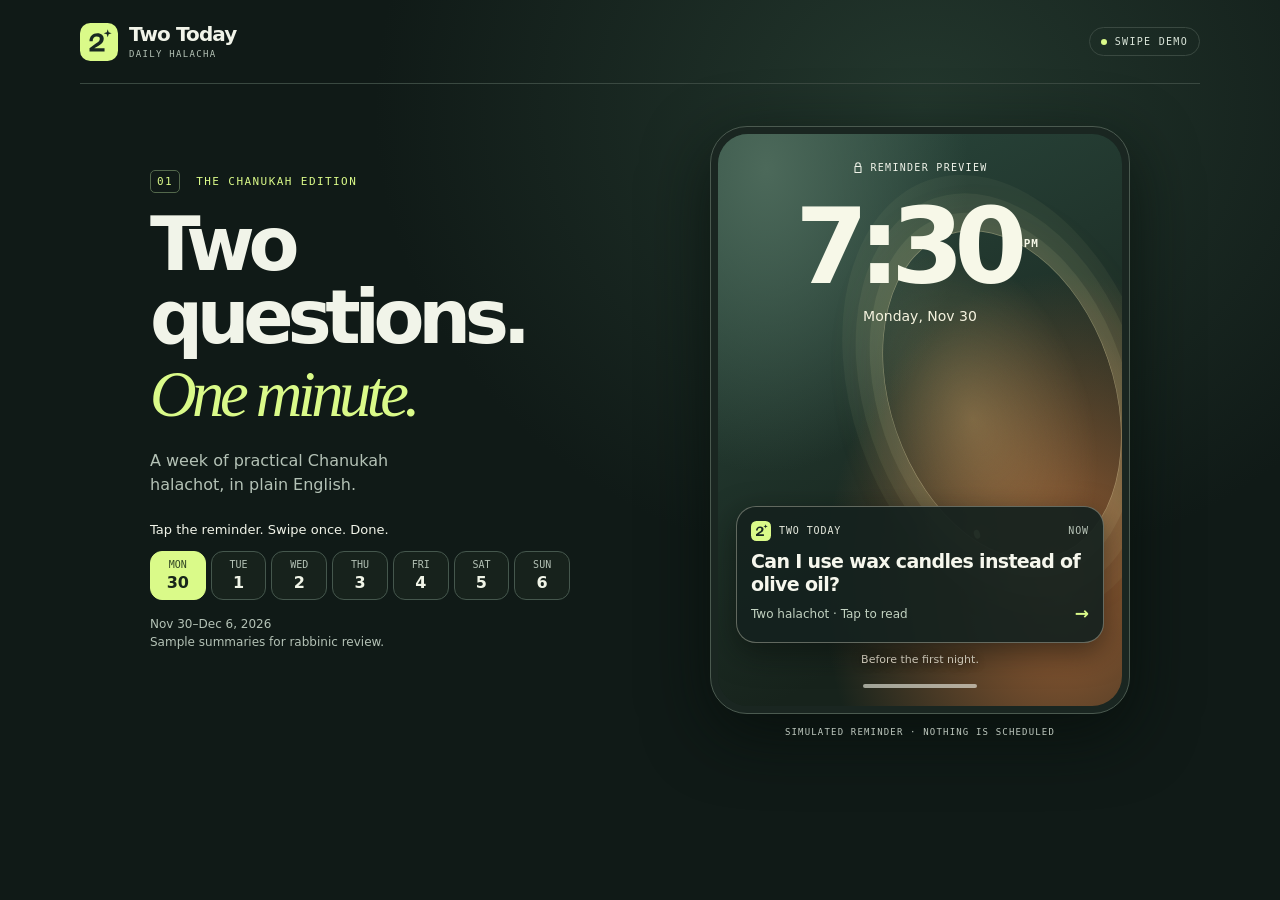
==== index.html @ 00f3e96c "Import the live Two Today mockup as deployed on Vercel Files copied unchanged from https://two-today" ====
<!doctype html>
<html lang="en"><head><meta charset="utf-8"><meta name="viewport" content="width=device-width,initial-scale=1,viewport-fit=cover"><meta name="robots" content="noindex,nofollow"><meta name="theme-color" content="#111a17"><meta name="description" content="Tap the reminder, swipe through two practical Chanukah questions, and you’re done."><meta property="og:type" content="website"><meta property="og:title" content="Two Today — Chanukah week"><meta property="og:description" content="Tap the reminder, swipe through two practical Chanukah questions, and you’re done."><meta property="og:url" content="https://two-today-halacha.vercel.app/"><meta property="og:image" content="https://two-today-halacha.vercel.app/og.png"><meta name="twitter:card" content="summary_large_image"><title>Two Today — Chanukah week</title><link rel="icon" href="mark.svg" type="image/svg+xml"><link rel="stylesheet" href="styles.css"><script src="week.js" defer></script><script src="app.js" defer></script></head>
<body><header class="mast"><div class="brand"><img src="mark.svg" width="38" height="38" alt=""><span>Two Today<small>DAILY HALACHA</small></span></div><span class="tag"><i></i> SWIPE DEMO</span></header>
<main class="layout"><section class="sidebar" aria-labelledby="topic"><p class="eyebrow"><span>01</span> THE CHANUKAH EDITION</p><h1 id="topic">Two questions.<br><em>One minute.</em></h1><p class="desc">A week of practical Chanukah halachot, in plain English.</p><p class="steps">Tap the reminder. Swipe once. Done.</p>
<nav id="days" class="days" aria-label="Choose a day in the sample week"></nav>
<p class="disclaimer">Nov 30–Dec 6, 2026<br>Sample summaries for rabbinic review.</p></section>
<section class="experience" aria-label="Daily card preview"><div class="phone"><div id="screen" class="screen"></div></div><p class="caption">Simulated reminder · nothing is scheduled</p></section></main>
<noscript><p>This interactive mockup needs JavaScript to display the cards.</p></noscript></body></html>
---- styles.css ----
:root{color-scheme:dark;--bg:#101a17;--ink:#f1f4e9;--muted:#b4c2b6;--lime:#dafa89;--line:#3a4941;--display:ui-sans-serif,system-ui,-apple-system,BlinkMacSystemFont,"Segoe UI",sans-serif;--mono:ui-monospace,"SFMono-Regular",Consolas,monospace}
*{box-sizing:border-box}body{margin:0;background:radial-gradient(ellipse at 72% 12%,#23372d 0%,transparent 42%),var(--bg);color:var(--ink);font:16px/1.5 var(--display);min-height:100svh}button,a{-webkit-tap-highlight-color:transparent;touch-action:manipulation}button{font:inherit;cursor:pointer}button:focus-visible,a:focus-visible{outline:2px solid #e9ffa3;outline-offset:4px}.card a:focus-visible,.study button:focus-visible{outline-color:#132920}p,h1,h2{margin:0}img{display:block}.mast{width:min(1120px,100% - 64px);margin:auto;min-height:84px;display:flex;justify-content:space-between;align-items:center;border-bottom:1px solid var(--line)}.brand{display:flex;align-items:center;gap:11px;font-size:20px;font-weight:760;letter-spacing:-.045em;line-height:1.08}.brand small{display:block;margin-top:5px;font:9px/1 var(--mono);letter-spacing:.145em;color:var(--muted)}.tag,.eyebrow,.mini,.caption{font:10px/1.5 var(--mono);text-transform:uppercase;letter-spacing:.13em}.tag{display:flex;align-items:center;gap:8px;color:#dae5d9;padding:6px 11px;border:1px solid var(--line);border-radius:99px}.tag i{width:6px;height:6px;display:inline-block;background:var(--lime);border-radius:50%}
.layout{max-width:1030px;margin:auto;padding:42px 25px 26px;display:grid;grid-template-columns:minmax(300px,1fr) minmax(350px,420px);gap:clamp(25px,6vw,100px);align-items:center}.sidebar{padding:0 0 41px}.eyebrow{color:var(--lime);font-size:11px}.eyebrow span{margin-right:8px;padding:4px 6px;border:1px solid #53684c;border-radius:5px}.sidebar h1{font-size:clamp(46px,5.8vw,77px);letter-spacing:-.085em;line-height:.98;margin-top:19px;font-weight:760}.sidebar h1 em{font:italic .87em/.95 Georgia,serif;letter-spacing:-.07em;color:var(--lime)}.desc{color:var(--muted);font-size:16px;max-width:30ch;margin-top:22px}.steps{font-size:13px;color:var(--ink);margin:23px 0 11px}.days{display:grid;grid-template-columns:repeat(7,minmax(0,1fr));gap:5px;max-width:420px}.days button{border:1px solid #45574d;border-radius:12px;color:var(--muted);background:#17221c;min-width:0;min-height:49px;padding:6px 0 5px;font:10px/1 var(--mono);text-transform:uppercase}.days button strong{display:block;color:#f0f4e7;font:650 16px/1.15 var(--display);margin-top:4px}.days button[aria-pressed=true]{border-color:var(--lime);background:var(--lime);color:#304523}.days button[aria-pressed=true] strong{color:#18261a}.days button:hover:not([aria-pressed=true]){background:#28392d;color:white}.disclaimer{margin-top:15px;color:var(--muted);font-size:12px;line-height:1.5}.phone{background:#1a2621;border:1px solid #4b5a50;border-radius:37px;padding:7px;box-shadow:0 20px 65px #070e0bc0}.screen{border-radius:30px;overflow:hidden;background:#14221c;isolation:isolate}.caption{color:#bfc9bf;text-align:center;margin-top:12px;font-size:9px}
.lock{--wall:#2b493e;--halo:#89a571;min-height:572px;position:relative;isolation:isolate;display:flex;flex-direction:column;align-items:center;overflow:hidden;padding:26px 18px 18px;background:radial-gradient(ellipse at 12% 6%,#4c695a 0%,transparent 40%),radial-gradient(ellipse at 85% 79%,#9c5f34 0%,transparent 49%),linear-gradient(150deg,var(--wall),#17231c 75%);text-align:center}.lock[data-accent=fest]{--wall:#483426;--halo:#d5884a;background:radial-gradient(ellipse at 16% 9%,#614631 0%,transparent 41%),radial-gradient(ellipse at 77% 69%,#89549e 0%,transparent 49%),linear-gradient(145deg,#342d3b,#1a1e2d 71%)}.orb{position:absolute;z-index:-1;border:1px solid #fff3ba65;width:340px;height:340px;border-radius:50%;right:-50px;top:91px;transform:rotate(-19deg) scaleX(.66);box-shadow:0 0 0 18px #fff3ba12,0 0 0 38px #fff3ba0e,0 0 0 57px #fff3ba0b,0 12px 65px 12px #dfad6d20;background:radial-gradient(circle at 34% 54%,#efc17a52 0%,transparent 62%)}.orb::after{content:"";position:absolute;bottom:41px;left:60px;width:9px;height:9px;background:#e8d797;box-shadow:0 0 20px #ffa74c;border-radius:50%}.lock .mini{color:#f0f3e9;display:flex;gap:6px;align-items:center}.lock .mini svg{width:12px;height:14px}.clock{font-weight:720;font-size:clamp(72px,12vw,105px);letter-spacing:-.092em;line-height:1;margin-top:20px;color:#f7f8e8;position:relative;left:-3px;font-variant-numeric:tabular-nums}.lock-date{font-size:14px;color:#f5f3df;margin-top:6px}.noticewrap{width:100%;margin-top:auto}.notice{position:relative;display:block;width:100%;text-align:left;border:1px solid #fcf8e454;border-radius:20px;background:#15221eee;box-shadow:0 10px 30px #090f0a8f;color:#f6f7ed;padding:14px 14px 15px;animation:appear .43s cubic-bezier(.22,.7,.34,1) both}.notice:hover{background:#25332a}.notice-head{display:flex;gap:8px;align-items:center;color:#e7ebdf;font:10px/1 var(--mono);letter-spacing:.09em;text-transform:uppercase}.notice-head img{width:20px;height:20px}.notice-head span{margin-left:auto;color:#b8c4b8}.notice-q{display:block;font-size:19px;line-height:1.18;letter-spacing:-.035em;font-weight:700;margin-top:9px;max-width:27ch}.notice-sub{display:flex;align-items:center;justify-content:space-between;color:#c2d2c1;font-size:12px;margin-top:6px}.notice-sub b{color:var(--lime);font-size:17px}.timing{font-size:11px;color:#f3ebd9;margin:9px 5px 16px;text-shadow:0 1px 10px #151412}.homebar{width:114px;height:4px;border-radius:5px;background:#f6f7eb99;margin:0 auto}
.study{display:flex;min-height:572px;flex-direction:column;background:var(--paper,#eff3d8);color:#172721;touch-action:pan-y pinch-zoom}.study[data-palette=warm]{--paper:#f8e8ca;--sector:#ebc788;--soft:#e7d7b7}.study[data-palette=green]{--paper:#e5f0d3;--sector:#c8e98b;--soft:#ccdabc}.study[data-palette=lilac]{--paper:#ece8f9;--sector:#cfbbed;--soft:#d7cce9}.card-head{padding:18px 19px 12px;display:flex;justify-content:space-between;align-items:center;gap:8px}.card-head .mini{font-size:10px;letter-spacing:.055em}.return{background:transparent;color:#31483b;border:1px solid #26382d53;border-radius:99px;min-height:41px;padding:6px 10px;font-size:12px;font-weight:700;white-space:nowrap}.return:hover{border-color:#253a2c}.card{position:relative;display:flex;flex:1;flex-direction:column;padding:12px 23px 8px;animation:enter .25s cubic-bezier(.16,1,.3,1) both}.art{margin:1px 0 14px;width:83px;height:54px;display:block}.art svg{display:block;width:100%;height:100%}.art rect{fill:var(--sector,#c8e98b)}.q{font-size:clamp(31px,8vw,46px);letter-spacing:-.07em;line-height:1.02;font-weight:780;text-wrap:balance;max-width:16ch}.q:focus,.done-title:focus{outline:0}.answer{font-size:17px;line-height:1.43;margin:14px 0 10px;max-width:39ch;color:#263c31}.source{min-height:34px;display:flex;align-items:center;gap:9px;flex-wrap:wrap;margin-top:3px;font-size:11px}.source a{color:#294336;text-decoration:underline;text-underline-offset:3px}.source a:hover{color:#142821}.controls{margin-top:auto;padding:12px 19px 17px;display:grid;align-items:center;grid-template-columns:1fr auto;gap:9px;border-top:1px solid #27382d24}.dots{display:flex;align-items:center;gap:4px}.dots span{height:5px;width:22px;border-radius:4px;background:#20382d35}.dots span[aria-current=true]{background:#264536}.count{margin-top:5px;color:#405a49;font:10px/1.3 var(--mono)}.actions{display:flex;gap:6px;align-items:center}.primary,.ghost{min-height:44px;border-radius:99px;padding:8px 15px;font-size:13px;font-weight:740}.primary{color:#fafcec;background:#1b3328;border:1px solid transparent}.primary:hover{background:#2e4b36}.ghost{border:1px solid #2943344c;background:transparent;color:#283e31}.ghost:hover{border-color:#283e31}
.finish{min-height:572px;display:flex;flex-direction:column;justify-content:center;align-items:center;text-align:center;gap:15px;padding:32px 23px;position:relative;overflow:hidden;background:radial-gradient(circle at 55% 18%,#3e5740 0%,#192c23 60%,#15231b 100%)}.done-badge{width:85px;height:85px;border-radius:50%;background:var(--lime);color:#21361d;font-size:53px;line-height:85px;font-weight:650;box-shadow:0 0 0 9px #dafa8920,0 0 0 19px #dafa8910;animation:appear .32s ease-out both}.done-title{font-size:46px;line-height:1;letter-spacing:-.072em;max-width:9ch;margin-top:8px}.finish p{font-size:14px;color:#d6e2d4}.finish .primary{background:var(--lime);color:#1e341b;margin-top:7px}.finish .subtle{background:transparent;border:0;color:#e5f0df;min-height:38px;text-decoration:underline;text-underline-offset:4px;font-size:12px}.legal{font-size:11px;color:#aab8ac;margin-top:8px}
@keyframes appear{from{opacity:0;transform:translateY(14px) scale(.985)}to{opacity:1;transform:none}}@keyframes enter{from{opacity:0;transform:translateX(15px)}to{opacity:1;transform:none}}@media(prefers-reduced-motion:reduce){*,*::before,*::after{animation-duration:.001ms!important;transition-duration:.001ms!important}}
@media(max-width:760px){.mast{width:calc(100% - 32px);min-height:65px}.mast .brand img{height:32px;width:32px}.mast .brand{font-size:18px}.mast .tag{font-size:9px}.layout{max-width:510px;display:flex;flex-direction:column;gap:11px;padding:8px 13px 15px}.sidebar,.experience{width:100%}.sidebar{padding:0 2px}.sidebar h1,.desc,.steps{display:none}.eyebrow{margin:6px 0 8px;font-size:9px}.eyebrow span{padding:2px 4px}.days{max-width:none;gap:4px}.days button{min-height:40px;border-radius:9px;font-size:9px}.days button strong{font-size:14px}.disclaimer{display:none}.phone{padding:5px;border-radius:28px}.screen{border-radius:23px}.lock,.study,.finish{min-height:clamp(503px,calc(100svh - 215px),572px)}.caption{margin-top:8px}.card-head{padding:13px 14px 9px}.card{padding:7px 17px}.card .answer{font-size:16px}.q{font-size:clamp(29px,8.9vw,42px)}.controls{padding:11px 14px 13px}.art{width:69px;height:46px;margin-bottom:12px}}
@media(max-width:345px){.layout{padding-left:8px;padding-right:8px}.card{padding-inline:13px}.q{font-size:29px}.card-head .mini{font-size:9px}.notice-q{font-size:17px}.orb{width:300px;height:300px}.card .answer{font-size:15px}}

.clock span{font:600 11px/1 var(--mono);letter-spacing:.08em;display:inline-block;vertical-align:super;margin-left:6px}

.days .day-check{display:none;font:750 .66em/1 var(--display);margin-inline-start:2px;vertical-align:.18em}.days button.is-done .day-check{display:inline}.days button.is-done{color:#b8efd4;border-color:#53977b;background:#213d34}.days button.is-done strong{color:#c8f4de}.days button.is-done:hover:not([aria-pressed=true]){background:#2a5142;color:#d2fce7}.days button.is-done[aria-pressed=true]{background:#a3e6c5;border-color:#a3e6c5;color:#214436}.days button.is-done[aria-pressed=true] strong{color:#16382c}
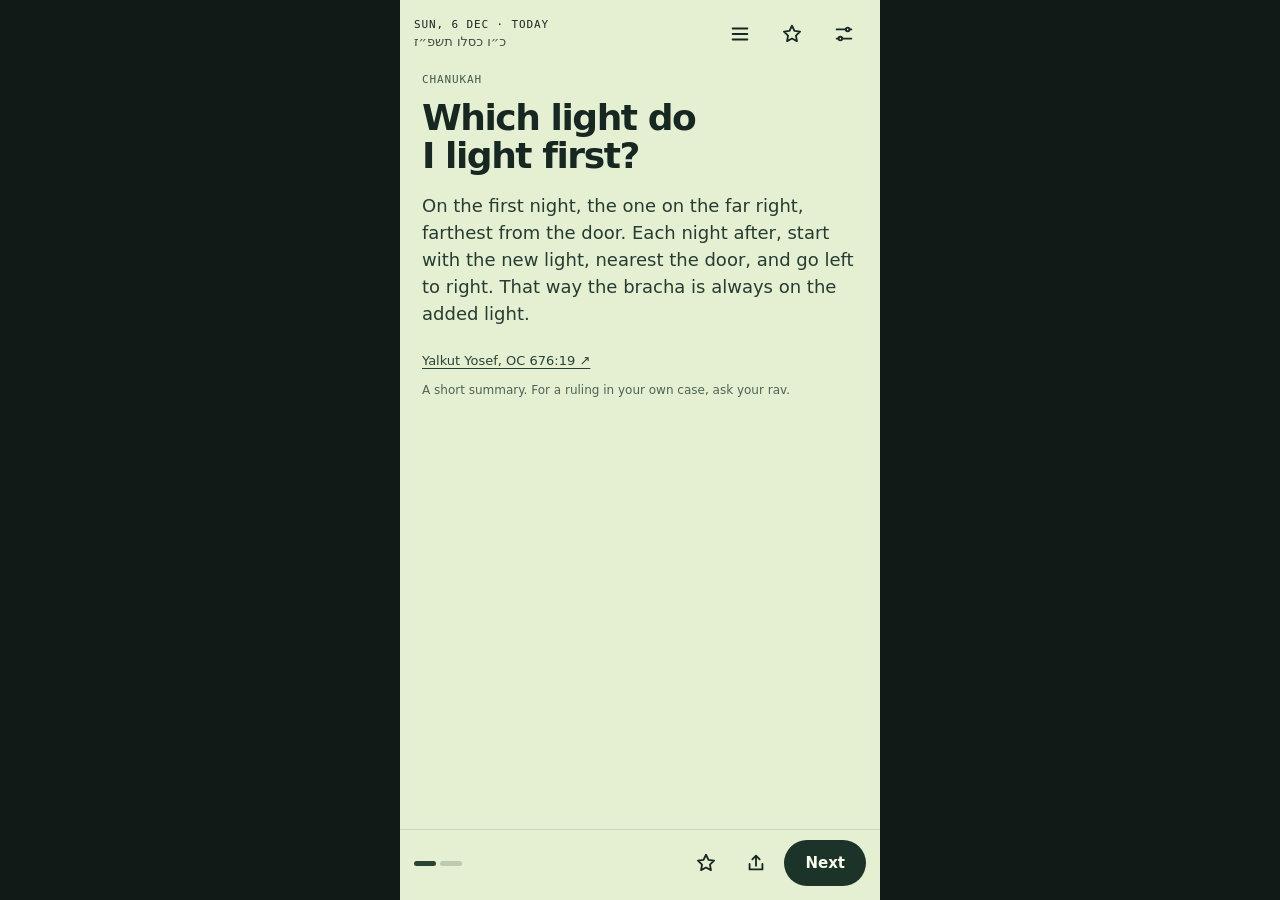
==== commit 230bba98: "Build the Two Today app: five years of cards, Android shell with daily reminder and widget - Web app" ====
--- a/index.html
+++ b/index.html
@@ -1,8 +1,12 @@
 <!doctype html>
-<html lang="en"><head><meta charset="utf-8"><meta name="viewport" content="width=device-width,initial-scale=1,viewport-fit=cover"><meta name="robots" content="noindex,nofollow"><meta name="theme-color" content="#111a17"><meta name="description" content="Tap the reminder, swipe through two practical Chanukah questions, and you’re done."><meta property="og:type" content="website"><meta property="og:title" content="Two Today — Chanukah week"><meta property="og:description" content="Tap the reminder, swipe through two practical Chanukah questions, and you’re done."><meta property="og:url" content="https://two-today-halacha.vercel.app/"><meta property="og:image" content="https://two-today-halacha.vercel.app/og.png"><meta name="twitter:card" content="summary_large_image"><title>Two Today — Chanukah week</title><link rel="icon" href="mark.svg" type="image/svg+xml"><link rel="stylesheet" href="styles.css"><script src="week.js" defer></script><script src="app.js" defer></script></head>
-<body><header class="mast"><div class="brand"><img src="mark.svg" width="38" height="38" alt=""><span>Two Today<small>DAILY HALACHA</small></span></div><span class="tag"><i></i> SWIPE DEMO</span></header>
-<main class="layout"><section class="sidebar" aria-labelledby="topic"><p class="eyebrow"><span>01</span> THE CHANUKAH EDITION</p><h1 id="topic">Two questions.<br><em>One minute.</em></h1><p class="desc">A week of practical Chanukah halachot, in plain English.</p><p class="steps">Tap the reminder. Swipe once. Done.</p>
-<nav id="days" class="days" aria-label="Choose a day in the sample week"></nav>
-<p class="disclaimer">Nov 30–Dec 6, 2026<br>Sample summaries for rabbinic review.</p></section>
-<section class="experience" aria-label="Daily card preview"><div class="phone"><div id="screen" class="screen"></div></div><p class="caption">Simulated reminder · nothing is scheduled</p></section></main>
-<noscript><p>This interactive mockup needs JavaScript to display the cards.</p></noscript></body></html>+<html lang="en"><head><meta charset="utf-8">
+<meta name="viewport" content="width=device-width,initial-scale=1,viewport-fit=cover">
+<meta name="theme-color" content="#101a17">
+<meta name="description" content="Two practical Sefardi halachot a day, matched to the Jewish calendar.">
+<title>Two Today</title>
+<link rel="icon" href="mark.svg" type="image/svg+xml">
+<link rel="stylesheet" href="styles.css">
+<script src="app.js" defer></script>
+</head><body><main id="app"></main>
+<noscript><p style="padding:24px">Two Today needs JavaScript to show the cards.</p></noscript>
+</body></html>
--- a/styles.css
+++ b/styles.css
@@ -1,14 +1,74 @@
+:root{color-scheme:dark;--bg:#101a17;--ink:#f1f4e9;--muted:#b4c2b6;--lime:#dafa89;--line:#3a4941;--paper:#e5f0d3;--dark:#172721;--mono:ui-monospace,"SFMono-Regular",Consolas,monospace}
+*{box-sizing:border-box}
+html,body{height:100%}
+body{margin:0;background:var(--bg);color:var(--ink);font:16px/1.5 system-ui,-apple-system,"Segoe UI",sans-serif;-webkit-text-size-adjust:100%}
+p,h1,h2{margin:0}
+button,a{-webkit-tap-highlight-color:transparent;touch-action:manipulation}
+button,input{font:inherit}
+button{cursor:pointer}
+:focus-visible{outline:2px solid var(--lime);outline-offset:3px}
+#app{max-width:480px;min-height:100vh;min-height:100dvh;margin:auto;display:flex;flex-direction:column}
+.mini{font:11px/1.5 var(--mono);letter-spacing:.08em;text-transform:uppercase}
 
-:root{color-scheme:dark;--bg:#101a17;--ink:#f1f4e9;--muted:#b4c2b6;--lime:#dafa89;--line:#3a4941;--display:ui-sans-serif,system-ui,-apple-system,BlinkMacSystemFont,"Segoe UI",sans-serif;--mono:ui-monospace,"SFMono-Regular",Consolas,monospace}
-*{box-sizing:border-box}body{margin:0;background:radial-gradient(ellipse at 72% 12%,#23372d 0%,transparent 42%),var(--bg);color:var(--ink);font:16px/1.5 var(--display);min-height:100svh}button,a{-webkit-tap-highlight-color:transparent;touch-action:manipulation}button{font:inherit;cursor:pointer}button:focus-visible,a:focus-visible{outline:2px solid #e9ffa3;outline-offset:4px}.card a:focus-visible,.study button:focus-visible{outline-color:#132920}p,h1,h2{margin:0}img{display:block}.mast{width:min(1120px,100% - 64px);margin:auto;min-height:84px;display:flex;justify-content:space-between;align-items:center;border-bottom:1px solid var(--line)}.brand{display:flex;align-items:center;gap:11px;font-size:20px;font-weight:760;letter-spacing:-.045em;line-height:1.08}.brand small{display:block;margin-top:5px;font:9px/1 var(--mono);letter-spacing:.145em;color:var(--muted)}.tag,.eyebrow,.mini,.caption{font:10px/1.5 var(--mono);text-transform:uppercase;letter-spacing:.13em}.tag{display:flex;align-items:center;gap:8px;color:#dae5d9;padding:6px 11px;border:1px solid var(--line);border-radius:99px}.tag i{width:6px;height:6px;display:inline-block;background:var(--lime);border-radius:50%}
-.layout{max-width:1030px;margin:auto;padding:42px 25px 26px;display:grid;grid-template-columns:minmax(300px,1fr) minmax(350px,420px);gap:clamp(25px,6vw,100px);align-items:center}.sidebar{padding:0 0 41px}.eyebrow{color:var(--lime);font-size:11px}.eyebrow span{margin-right:8px;padding:4px 6px;border:1px solid #53684c;border-radius:5px}.sidebar h1{font-size:clamp(46px,5.8vw,77px);letter-spacing:-.085em;line-height:.98;margin-top:19px;font-weight:760}.sidebar h1 em{font:italic .87em/.95 Georgia,serif;letter-spacing:-.07em;color:var(--lime)}.desc{color:var(--muted);font-size:16px;max-width:30ch;margin-top:22px}.steps{font-size:13px;color:var(--ink);margin:23px 0 11px}.days{display:grid;grid-template-columns:repeat(7,minmax(0,1fr));gap:5px;max-width:420px}.days button{border:1px solid #45574d;border-radius:12px;color:var(--muted);background:#17221c;min-width:0;min-height:49px;padding:6px 0 5px;font:10px/1 var(--mono);text-transform:uppercase}.days button strong{display:block;color:#f0f4e7;font:650 16px/1.15 var(--display);margin-top:4px}.days button[aria-pressed=true]{border-color:var(--lime);background:var(--lime);color:#304523}.days button[aria-pressed=true] strong{color:#18261a}.days button:hover:not([aria-pressed=true]){background:#28392d;color:white}.disclaimer{margin-top:15px;color:var(--muted);font-size:12px;line-height:1.5}.phone{background:#1a2621;border:1px solid #4b5a50;border-radius:37px;padding:7px;box-shadow:0 20px 65px #070e0bc0}.screen{border-radius:30px;overflow:hidden;background:#14221c;isolation:isolate}.caption{color:#bfc9bf;text-align:center;margin-top:12px;font-size:9px}
-.lock{--wall:#2b493e;--halo:#89a571;min-height:572px;position:relative;isolation:isolate;display:flex;flex-direction:column;align-items:center;overflow:hidden;padding:26px 18px 18px;background:radial-gradient(ellipse at 12% 6%,#4c695a 0%,transparent 40%),radial-gradient(ellipse at 85% 79%,#9c5f34 0%,transparent 49%),linear-gradient(150deg,var(--wall),#17231c 75%);text-align:center}.lock[data-accent=fest]{--wall:#483426;--halo:#d5884a;background:radial-gradient(ellipse at 16% 9%,#614631 0%,transparent 41%),radial-gradient(ellipse at 77% 69%,#89549e 0%,transparent 49%),linear-gradient(145deg,#342d3b,#1a1e2d 71%)}.orb{position:absolute;z-index:-1;border:1px solid #fff3ba65;width:340px;height:340px;border-radius:50%;right:-50px;top:91px;transform:rotate(-19deg) scaleX(.66);box-shadow:0 0 0 18px #fff3ba12,0 0 0 38px #fff3ba0e,0 0 0 57px #fff3ba0b,0 12px 65px 12px #dfad6d20;background:radial-gradient(circle at 34% 54%,#efc17a52 0%,transparent 62%)}.orb::after{content:"";position:absolute;bottom:41px;left:60px;width:9px;height:9px;background:#e8d797;box-shadow:0 0 20px #ffa74c;border-radius:50%}.lock .mini{color:#f0f3e9;display:flex;gap:6px;align-items:center}.lock .mini svg{width:12px;height:14px}.clock{font-weight:720;font-size:clamp(72px,12vw,105px);letter-spacing:-.092em;line-height:1;margin-top:20px;color:#f7f8e8;position:relative;left:-3px;font-variant-numeric:tabular-nums}.lock-date{font-size:14px;color:#f5f3df;margin-top:6px}.noticewrap{width:100%;margin-top:auto}.notice{position:relative;display:block;width:100%;text-align:left;border:1px solid #fcf8e454;border-radius:20px;background:#15221eee;box-shadow:0 10px 30px #090f0a8f;color:#f6f7ed;padding:14px 14px 15px;animation:appear .43s cubic-bezier(.22,.7,.34,1) both}.notice:hover{background:#25332a}.notice-head{display:flex;gap:8px;align-items:center;color:#e7ebdf;font:10px/1 var(--mono);letter-spacing:.09em;text-transform:uppercase}.notice-head img{width:20px;height:20px}.notice-head span{margin-left:auto;color:#b8c4b8}.notice-q{display:block;font-size:19px;line-height:1.18;letter-spacing:-.035em;font-weight:700;margin-top:9px;max-width:27ch}.notice-sub{display:flex;align-items:center;justify-content:space-between;color:#c2d2c1;font-size:12px;margin-top:6px}.notice-sub b{color:var(--lime);font-size:17px}.timing{font-size:11px;color:#f3ebd9;margin:9px 5px 16px;text-shadow:0 1px 10px #151412}.homebar{width:114px;height:4px;border-radius:5px;background:#f6f7eb99;margin:0 auto}
-.study{display:flex;min-height:572px;flex-direction:column;background:var(--paper,#eff3d8);color:#172721;touch-action:pan-y pinch-zoom}.study[data-palette=warm]{--paper:#f8e8ca;--sector:#ebc788;--soft:#e7d7b7}.study[data-palette=green]{--paper:#e5f0d3;--sector:#c8e98b;--soft:#ccdabc}.study[data-palette=lilac]{--paper:#ece8f9;--sector:#cfbbed;--soft:#d7cce9}.card-head{padding:18px 19px 12px;display:flex;justify-content:space-between;align-items:center;gap:8px}.card-head .mini{font-size:10px;letter-spacing:.055em}.return{background:transparent;color:#31483b;border:1px solid #26382d53;border-radius:99px;min-height:41px;padding:6px 10px;font-size:12px;font-weight:700;white-space:nowrap}.return:hover{border-color:#253a2c}.card{position:relative;display:flex;flex:1;flex-direction:column;padding:12px 23px 8px;animation:enter .25s cubic-bezier(.16,1,.3,1) both}.art{margin:1px 0 14px;width:83px;height:54px;display:block}.art svg{display:block;width:100%;height:100%}.art rect{fill:var(--sector,#c8e98b)}.q{font-size:clamp(31px,8vw,46px);letter-spacing:-.07em;line-height:1.02;font-weight:780;text-wrap:balance;max-width:16ch}.q:focus,.done-title:focus{outline:0}.answer{font-size:17px;line-height:1.43;margin:14px 0 10px;max-width:39ch;color:#263c31}.source{min-height:34px;display:flex;align-items:center;gap:9px;flex-wrap:wrap;margin-top:3px;font-size:11px}.source a{color:#294336;text-decoration:underline;text-underline-offset:3px}.source a:hover{color:#142821}.controls{margin-top:auto;padding:12px 19px 17px;display:grid;align-items:center;grid-template-columns:1fr auto;gap:9px;border-top:1px solid #27382d24}.dots{display:flex;align-items:center;gap:4px}.dots span{height:5px;width:22px;border-radius:4px;background:#20382d35}.dots span[aria-current=true]{background:#264536}.count{margin-top:5px;color:#405a49;font:10px/1.3 var(--mono)}.actions{display:flex;gap:6px;align-items:center}.primary,.ghost{min-height:44px;border-radius:99px;padding:8px 15px;font-size:13px;font-weight:740}.primary{color:#fafcec;background:#1b3328;border:1px solid transparent}.primary:hover{background:#2e4b36}.ghost{border:1px solid #2943344c;background:transparent;color:#283e31}.ghost:hover{border-color:#283e31}
-.finish{min-height:572px;display:flex;flex-direction:column;justify-content:center;align-items:center;text-align:center;gap:15px;padding:32px 23px;position:relative;overflow:hidden;background:radial-gradient(circle at 55% 18%,#3e5740 0%,#192c23 60%,#15231b 100%)}.done-badge{width:85px;height:85px;border-radius:50%;background:var(--lime);color:#21361d;font-size:53px;line-height:85px;font-weight:650;box-shadow:0 0 0 9px #dafa8920,0 0 0 19px #dafa8910;animation:appear .32s ease-out both}.done-title{font-size:46px;line-height:1;letter-spacing:-.072em;max-width:9ch;margin-top:8px}.finish p{font-size:14px;color:#d6e2d4}.finish .primary{background:var(--lime);color:#1e341b;margin-top:7px}.finish .subtle{background:transparent;border:0;color:#e5f0df;min-height:38px;text-decoration:underline;text-underline-offset:4px;font-size:12px}.legal{font-size:11px;color:#aab8ac;margin-top:8px}
-@keyframes appear{from{opacity:0;transform:translateY(14px) scale(.985)}to{opacity:1;transform:none}}@keyframes enter{from{opacity:0;transform:translateX(15px)}to{opacity:1;transform:none}}@media(prefers-reduced-motion:reduce){*,*::before,*::after{animation-duration:.001ms!important;transition-duration:.001ms!important}}
-@media(max-width:760px){.mast{width:calc(100% - 32px);min-height:65px}.mast .brand img{height:32px;width:32px}.mast .brand{font-size:18px}.mast .tag{font-size:9px}.layout{max-width:510px;display:flex;flex-direction:column;gap:11px;padding:8px 13px 15px}.sidebar,.experience{width:100%}.sidebar{padding:0 2px}.sidebar h1,.desc,.steps{display:none}.eyebrow{margin:6px 0 8px;font-size:9px}.eyebrow span{padding:2px 4px}.days{max-width:none;gap:4px}.days button{min-height:40px;border-radius:9px;font-size:9px}.days button strong{font-size:14px}.disclaimer{display:none}.phone{padding:5px;border-radius:28px}.screen{border-radius:23px}.lock,.study,.finish{min-height:clamp(503px,calc(100svh - 215px),572px)}.caption{margin-top:8px}.card-head{padding:13px 14px 9px}.card{padding:7px 17px}.card .answer{font-size:16px}.q{font-size:clamp(29px,8.9vw,42px)}.controls{padding:11px 14px 13px}.art{width:69px;height:46px;margin-bottom:12px}}
-@media(max-width:345px){.layout{padding-left:8px;padding-right:8px}.card{padding-inline:13px}.q{font-size:29px}.card-head .mini{font-size:9px}.notice-q{font-size:17px}.orb{width:300px;height:300px}.card .answer{font-size:15px}}
+/* top bar */
+.bar{display:flex;align-items:center;gap:8px;padding:12px 14px 8px;min-height:60px}
+.bar .mini{flex:1;min-width:0}
+.bar .heb{display:block;letter-spacing:0;text-transform:none;font:13px/1.3 system-ui,sans-serif;opacity:.8}
+.icon{width:44px;height:44px;border-radius:50%;border:1px solid transparent;background:transparent;color:inherit;font-size:20px;line-height:1;display:grid;place-items:center;text-decoration:none}
+.icon:active{background:#0002}
+.brand{display:flex;align-items:center;gap:9px;font-weight:750;font-size:18px;letter-spacing:-.03em;flex:1}
+.brand img{width:30px;height:30px}
 
-.clock span{font:600 11px/1 var(--mono);letter-spacing:.08em;display:inline-block;vertical-align:super;margin-left:6px}
+/* a card */
+.study{flex:1;display:flex;flex-direction:column;background:var(--paper);color:var(--dark)}
+.study[data-p="1"]{--paper:#f8e8ca}
+.card{flex:1;padding:8px 22px 12px;animation:enter .22s ease-out both}
+.topic{color:#405a49}
+.q{font-size:clamp(27px,7.4vw,36px);line-height:1.08;letter-spacing:-.04em;font-weight:780;margin-top:10px;text-wrap:balance}
+.answer{font-size:18px;line-height:1.5;margin-top:16px;color:#263c31}
+.source{margin-top:14px;font-size:13px}
+.source a{display:inline-block;padding:10px 0;color:#294336;text-underline-offset:3px}
+.legal{font-size:12px;color:#4d6455}
+.controls{position:sticky;bottom:0;background:var(--paper);display:flex;align-items:center;gap:6px;padding:10px 14px 14px;border-top:1px solid #27382d24}
+.dots{display:flex;gap:4px;flex:1}
+.dots i{width:22px;height:5px;border-radius:4px;background:#20382d35}
+.dots i.on{background:#264536}
+.primary,.ghost{min-height:46px;border-radius:99px;padding:8px 20px;font-weight:740;font-size:15px;border:1px solid transparent;text-decoration:none;display:inline-flex;align-items:center;justify-content:center}
+.primary{background:#1b3328;color:#fafcec}
+.ghost{background:transparent;border-color:currentColor;color:inherit}
 
-.days .day-check{display:none;font:750 .66em/1 var(--display);margin-inline-start:2px;vertical-align:.18em}.days button.is-done .day-check{display:inline}.days button.is-done{color:#b8efd4;border-color:#53977b;background:#213d34}.days button.is-done strong{color:#c8f4de}.days button.is-done:hover:not([aria-pressed=true]){background:#2a5142;color:#d2fce7}.days button.is-done[aria-pressed=true]{background:#a3e6c5;border-color:#a3e6c5;color:#214436}.days button.is-done[aria-pressed=true] strong{color:#16382c}
+/* dark full screens: done, rest, start, welcome */
+.full{flex:1;display:flex;flex-direction:column}
+.center{flex:1;display:flex;flex-direction:column;justify-content:center;align-items:center;text-align:center;gap:14px;padding:24px}
+.center h1{font-size:40px;line-height:1.02;letter-spacing:-.05em;max-width:11ch}
+.center p{color:var(--muted);max-width:30ch}
+.badge{width:84px;height:84px;border-radius:50%;background:var(--lime);color:#21361d;font-size:50px;line-height:84px;font-weight:650;box-shadow:0 0 0 9px #dafa8920;animation:pop .3s ease-out both}
+.full .primary{background:var(--lime);color:#1e341b}
+.link{background:none;border:0;color:var(--ink);text-decoration:underline;text-underline-offset:4px;min-height:44px;padding:8px}
+input[type=time]{font-size:28px;padding:10px 16px;border-radius:14px;border:1px solid var(--line);background:#17221c;color:var(--ink);color-scheme:dark}
+
+/* lists and settings */
+.page{flex:1;padding:0 14px 24px}
+.page h1{font-size:28px;letter-spacing:-.04em;margin:4px 4px 12px}
+.row{display:flex;gap:12px;align-items:center;width:100%;text-align:left;background:#17221c;color:var(--ink);border:1px solid var(--line);border-radius:14px;padding:12px 14px;margin-bottom:8px;text-decoration:none}
+.row b{display:block;font-weight:650;line-height:1.3}
+.row .mini{color:var(--muted)}
+.row .tick{margin-left:auto;color:var(--lime);font-size:18px;min-width:18px}
+.row.done{border-color:#53977b55}
+.empty{color:var(--muted);padding:20px 4px}
+.set{background:#17221c;border:1px solid var(--line);border-radius:14px;padding:16px;margin-bottom:10px}
+.set h2{font-size:16px;margin-bottom:6px}
+.set p{color:var(--muted);font-size:14px}
+.set .line{display:flex;align-items:center;justify-content:space-between;gap:12px;margin-top:10px}
+.set input[type=time]{font-size:20px;padding:6px 10px}
+.set .ghost,.set .primary{margin-top:10px}
+.set .primary{background:var(--lime);color:#1e341b}
+.switch{width:52px;height:30px;border-radius:99px;border:1px solid var(--line);background:#24332b;position:relative;flex:none}
+.switch::after{content:"";position:absolute;top:3px;left:3px;width:22px;height:22px;border-radius:50%;background:var(--muted);transition:transform .15s}
+.switch[aria-checked=true]{background:var(--lime);border-color:var(--lime)}
+.switch[aria-checked=true]::after{transform:translateX(22px);background:#1e341b}
+.toast{position:fixed;left:50%;bottom:90px;transform:translateX(-50%);background:#000c;color:#fff;padding:8px 14px;border-radius:99px;font-size:14px}
+
+@keyframes enter{from{opacity:0;transform:translateX(14px)}to{opacity:1;transform:none}}
+@keyframes pop{from{opacity:0;transform:scale(.9)}to{opacity:1;transform:none}}
+@media(prefers-reduced-motion:reduce){*{animation:none!important;transition:none!important}}
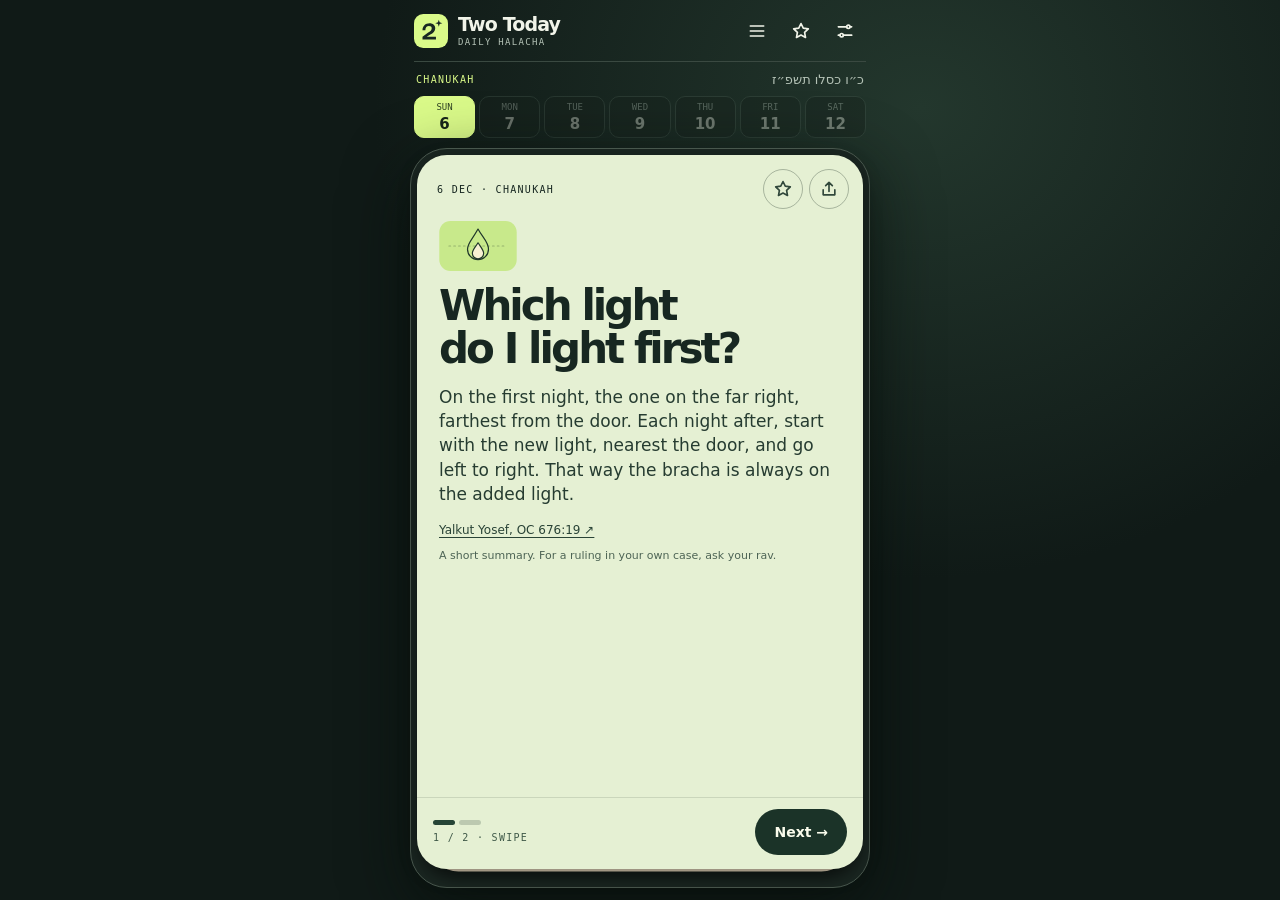
==== commit 058e4828: "Share a short link to the card instead of the long source address - Shared text now ends with a shor" ====
--- a/index.html
+++ b/index.html
@@ -3,6 +3,12 @@
 <meta name="viewport" content="width=device-width,initial-scale=1,viewport-fit=cover">
 <meta name="theme-color" content="#101a17">
 <meta name="description" content="Two practical Sefardi halachot a day, matched to the Jewish calendar.">
+<meta property="og:type" content="website">
+<meta property="og:title" content="Two Today: two halachot a day">
+<meta property="og:description" content="Short, practical Sefardi halachot from Yalkut Yosef, matched to the Jewish calendar.">
+<meta property="og:url" content="https://two-today-halacha.vercel.app/">
+<meta property="og:image" content="https://two-today-halacha.vercel.app/og.png">
+<meta name="twitter:card" content="summary_large_image">
 <title>Two Today</title>
 <link rel="icon" href="mark.svg" type="image/svg+xml">
 <link rel="stylesheet" href="styles.css">
--- a/styles.css
+++ b/styles.css
@@ -1,74 +1,112 @@
-:root{color-scheme:dark;--bg:#101a17;--ink:#f1f4e9;--muted:#b4c2b6;--lime:#dafa89;--line:#3a4941;--paper:#e5f0d3;--dark:#172721;--mono:ui-monospace,"SFMono-Regular",Consolas,monospace}
+:root{color-scheme:dark;--bg:#101a17;--ink:#f1f4e9;--muted:#b4c2b6;--lime:#dafa89;--line:#3a4941;--mono:ui-monospace,"SFMono-Regular",Consolas,monospace}
 *{box-sizing:border-box}
 html,body{height:100%}
-body{margin:0;background:var(--bg);color:var(--ink);font:16px/1.5 system-ui,-apple-system,"Segoe UI",sans-serif;-webkit-text-size-adjust:100%}
+body{margin:0;background:radial-gradient(ellipse at 72% 12%,#23372d 0%,transparent 42%),var(--bg);background-attachment:fixed;color:var(--ink);font:16px/1.5 system-ui,-apple-system,"Segoe UI",sans-serif;-webkit-text-size-adjust:100%;overflow-x:hidden}
 p,h1,h2{margin:0}
 button,a{-webkit-tap-highlight-color:transparent;touch-action:manipulation}
 button,input{font:inherit}
 button{cursor:pointer}
-:focus-visible{outline:2px solid var(--lime);outline-offset:3px}
+:focus-visible{outline:2px solid #e9ffa3;outline-offset:3px}
 #app{max-width:480px;min-height:100vh;min-height:100dvh;margin:auto;display:flex;flex-direction:column}
-.mini{font:11px/1.5 var(--mono);letter-spacing:.08em;text-transform:uppercase}
+.mini,.eyebrow,.count{font:10px/1.5 var(--mono);text-transform:uppercase;letter-spacing:.13em}
 
-/* top bar */
-.bar{display:flex;align-items:center;gap:8px;padding:12px 14px 8px;min-height:60px}
-.bar .mini{flex:1;min-width:0}
-.bar .heb{display:block;letter-spacing:0;text-transform:none;font:13px/1.3 system-ui,sans-serif;opacity:.8}
-.icon{width:44px;height:44px;border-radius:50%;border:1px solid transparent;background:transparent;color:inherit;font-size:20px;line-height:1;display:grid;place-items:center;text-decoration:none}
-.icon:active{background:#0002}
-.brand{display:flex;align-items:center;gap:9px;font-weight:750;font-size:18px;letter-spacing:-.03em;flex:1}
-.brand img{width:30px;height:30px}
+/* top: name, shortcuts, the week */
+.mast{display:flex;align-items:center;gap:2px;min-height:62px;margin:0 14px;border-bottom:1px solid var(--line)}
+.brand{flex:1;display:flex;align-items:center;gap:10px;font-size:19px;font-weight:760;letter-spacing:-.045em;line-height:1.08;color:inherit;text-decoration:none}
+.brand img{width:34px;height:34px}
+.brand small{display:block;margin-top:4px;font:9px/1 var(--mono);letter-spacing:.145em;color:var(--muted)}
+.icon{width:42px;height:42px;border-radius:50%;border:0;background:transparent;color:inherit;display:grid;place-items:center;text-decoration:none}
+.icon:active{background:#fff1}
+.eyebrow{display:flex;justify-content:space-between;gap:10px;margin:10px 16px 8px;color:var(--lime)}
+.eyebrow bdi{font:13px/1.2 system-ui,sans-serif;letter-spacing:0;text-transform:none;color:var(--muted)}
+.days{display:grid;grid-template-columns:repeat(7,minmax(0,1fr));gap:4px;margin:0 14px}
+.days a{border:1px solid #45574d;border-radius:10px;color:var(--muted);background:#17221c;min-height:42px;padding:6px 0 4px;font:9px/1 var(--mono);text-transform:uppercase;text-align:center;text-decoration:none}
+.days strong{display:block;color:#f0f4e7;font:650 15px/1.15 system-ui,sans-serif;margin-top:4px}
+.days i{font-style:normal;font-size:.7em;margin-left:2px;vertical-align:.15em}
+.days a[aria-disabled]{opacity:.38}
+.days a.is-done{color:#b8efd4;border-color:#53977b;background:#213d34}
+.days a.is-done strong{color:#c8f4de}
+.days a[aria-current]{border-color:var(--lime);background:var(--lime);color:#304523}
+.days a[aria-current] strong{color:#18261a}
 
-/* a card */
-.study{flex:1;display:flex;flex-direction:column;background:var(--paper);color:var(--dark)}
-.study[data-p="1"]{--paper:#f8e8ca}
-.card{flex:1;padding:8px 22px 12px;animation:enter .22s ease-out both}
-.topic{color:#405a49}
-.q{font-size:clamp(27px,7.4vw,36px);line-height:1.08;letter-spacing:-.04em;font-weight:780;margin-top:10px;text-wrap:balance}
-.answer{font-size:18px;line-height:1.5;margin-top:16px;color:#263c31}
-.source{margin-top:14px;font-size:13px}
-.source a{display:inline-block;padding:10px 0;color:#294336;text-underline-offset:3px}
-.legal{font-size:12px;color:#4d6455}
-.controls{position:sticky;bottom:0;background:var(--paper);display:flex;align-items:center;gap:6px;padding:10px 14px 14px;border-top:1px solid #27382d24}
-.dots{display:flex;gap:4px;flex:1}
-.dots i{width:22px;height:5px;border-radius:4px;background:#20382d35}
-.dots i.on{background:#264536}
-.primary,.ghost{min-height:46px;border-radius:99px;padding:8px 20px;font-weight:740;font-size:15px;border:1px solid transparent;text-decoration:none;display:inline-flex;align-items:center;justify-content:center}
-.primary{background:#1b3328;color:#fafcec}
-.ghost{background:transparent;border-color:currentColor;color:inherit}
+/* the stack of flash cards */
+.deck{position:relative;flex:1;min-height:430px;margin:10px 10px 12px;border:1px solid #4b5a50;border-radius:37px;background:#1a2621;box-shadow:0 20px 65px #070e0bc0}
+.card{position:absolute;inset:6px 6px 18px;border-radius:30px;display:flex;flex-direction:column;overflow:hidden;background:var(--paper);color:#172721;box-shadow:0 6px 18px #0006;--paper:#e5f0d3;--sector:#c8e98b}
+.card[data-p="1"]{--paper:#f8e8ca;--sector:#ebc788}
+/* up-and-down moves scroll a long card; sideways moves are ours, on the card and everything in it */
+.card.top,.card.top *{touch-action:pan-y}
+.card.top{cursor:grab;will-change:transform}
+.card.under{pointer-events:none;transform:translateY(calc((1 - var(--p,0))*24px)) scale(calc(.94 + var(--p,0)*.06));filter:brightness(calc(.9 + var(--p,0)*.1))}
+.settle .card.under{transition:transform .25s ease-out,filter .25s}
+.card.hidden{visibility:hidden}
+.card.deal{animation:deal .32s cubic-bezier(.22,.7,.34,1) backwards}
+.card.return{animation:return .3s cubic-bezier(.2,.9,.3,1) backwards}
+.card-head{display:flex;align-items:center;gap:6px;padding:14px 14px 4px 20px}
+.card-head .mini{flex:1;min-width:0}
+.pill{width:40px;height:40px;border-radius:50%;border:1px solid #26382d53;background:transparent;color:#31483b;display:grid;place-items:center}
+.pill[aria-pressed=true]{background:#1b3328;color:var(--lime);border-color:#1b3328}
+.body{flex:1;overflow-y:auto;padding:6px 22px 8px}
+.art{display:block;width:78px;height:50px;margin:2px 0 14px}
+.art svg{display:block;width:100%;height:100%}
+.art rect{fill:var(--sector)}
+.q{font-size:clamp(30px,8.8vw,42px);letter-spacing:-.07em;line-height:1.02;font-weight:780;text-wrap:balance}
+.q.sm{font-size:clamp(25px,7vw,33px);letter-spacing:-.055em;line-height:1.06}
+.q.xs{font-size:clamp(21px,5.8vw,27px);letter-spacing:-.045em;line-height:1.1}
+.answer{font-size:17px;line-height:1.43;margin:14px 0 4px;color:#263c31}
+.source{font-size:12px}
+.source a{display:inline-block;padding:11px 0 9px;color:#294336;text-underline-offset:3px}
+.legal{font-size:11px;color:#4d6455}
+.controls{display:flex;align-items:center;justify-content:space-between;gap:9px;padding:11px 16px 14px;border-top:1px solid #27382d24}
+.dots{display:flex;gap:4px}
+.dots span{height:5px;width:22px;border-radius:4px;background:#20382d35}
+.dots span.on{background:#264536}
+.count{margin-top:5px;color:#405a49}
+.actions{display:flex;gap:6px}
+.primary,.ghost{min-height:46px;border-radius:99px;padding:8px 18px;font-size:14px;font-weight:740;border:1px solid transparent;text-decoration:none;display:inline-flex;align-items:center;justify-content:center}
+.primary{color:#fafcec;background:#1b3328}
+.ghost{border-color:#2943344c;background:transparent;color:#283e31}
 
-/* dark full screens: done, rest, start, welcome */
-.full{flex:1;display:flex;flex-direction:column}
+/* the last card: done */
+.card.done{background:radial-gradient(circle at 55% 18%,#3e5740 0%,#192c23 60%,#15231b 100%);color:var(--ink)}
+.finish{flex:1;display:flex;flex-direction:column;justify-content:center;align-items:center;text-align:center;gap:14px;padding:28px 22px}
+.done-badge{width:85px;height:85px;border-radius:50%;background:var(--lime);color:#21361d;font-size:53px;line-height:85px;font-weight:650;box-shadow:0 0 0 9px #dafa8920,0 0 0 19px #dafa8910}
+.done-title{font-size:44px;line-height:1;letter-spacing:-.072em;max-width:9ch}
+.finish p{font-size:14px;color:#d6e2d4;max-width:28ch}
+.finish .mini{font-size:10px}
+.done .primary,.page .primary,.center .primary{background:var(--lime);color:#1e341b}
+.link{background:none;border:0;color:#e5f0df;text-decoration:underline;text-underline-offset:4px;min-height:40px;padding:8px;font-size:13px}
+
+/* welcome */
 .center{flex:1;display:flex;flex-direction:column;justify-content:center;align-items:center;text-align:center;gap:14px;padding:24px}
-.center h1{font-size:40px;line-height:1.02;letter-spacing:-.05em;max-width:11ch}
+.center h1{font-size:44px;line-height:1;letter-spacing:-.07em;max-width:9ch}
 .center p{color:var(--muted);max-width:30ch}
-.badge{width:84px;height:84px;border-radius:50%;background:var(--lime);color:#21361d;font-size:50px;line-height:84px;font-weight:650;box-shadow:0 0 0 9px #dafa8920;animation:pop .3s ease-out both}
-.full .primary{background:var(--lime);color:#1e341b}
-.link{background:none;border:0;color:var(--ink);text-decoration:underline;text-underline-offset:4px;min-height:44px;padding:8px}
 input[type=time]{font-size:28px;padding:10px 16px;border-radius:14px;border:1px solid var(--line);background:#17221c;color:var(--ink);color-scheme:dark}
 
 /* lists and settings */
-.page{flex:1;padding:0 14px 24px}
-.page h1{font-size:28px;letter-spacing:-.04em;margin:4px 4px 12px}
+.page{flex:1;padding:8px 14px 24px}
+.page h1{font-size:30px;letter-spacing:-.06em;margin:4px 4px 12px}
+.page .mast{margin:0}
 .row{display:flex;gap:12px;align-items:center;width:100%;text-align:left;background:#17221c;color:var(--ink);border:1px solid var(--line);border-radius:14px;padding:12px 14px;margin-bottom:8px;text-decoration:none}
 .row b{display:block;font-weight:650;line-height:1.3}
 .row .mini{color:var(--muted)}
 .row .tick{margin-left:auto;color:var(--lime);font-size:18px;min-width:18px}
 .row.done{border-color:#53977b55}
 .empty{color:var(--muted);padding:20px 4px}
+.page .ghost{border-color:var(--line);color:var(--ink)}
 .set{background:#17221c;border:1px solid var(--line);border-radius:14px;padding:16px;margin-bottom:10px}
 .set h2{font-size:16px;margin-bottom:6px}
 .set p{color:var(--muted);font-size:14px}
 .set .line{display:flex;align-items:center;justify-content:space-between;gap:12px;margin-top:10px}
 .set input[type=time]{font-size:20px;padding:6px 10px}
 .set .ghost,.set .primary{margin-top:10px}
-.set .primary{background:var(--lime);color:#1e341b}
 .switch{width:52px;height:30px;border-radius:99px;border:1px solid var(--line);background:#24332b;position:relative;flex:none}
 .switch::after{content:"";position:absolute;top:3px;left:3px;width:22px;height:22px;border-radius:50%;background:var(--muted);transition:transform .15s}
 .switch[aria-checked=true]{background:var(--lime);border-color:var(--lime)}
 .switch[aria-checked=true]::after{transform:translateX(22px);background:#1e341b}
 .toast{position:fixed;left:50%;bottom:90px;transform:translateX(-50%);background:#000c;color:#fff;padding:8px 14px;border-radius:99px;font-size:14px}
 
-@keyframes enter{from{opacity:0;transform:translateX(14px)}to{opacity:1;transform:none}}
-@keyframes pop{from{opacity:0;transform:scale(.9)}to{opacity:1;transform:none}}
+@keyframes deal{from{opacity:0;transform:translateY(16px) scale(.97)}}
+@keyframes return{from{transform:translateX(-120%) rotate(-18deg)}}
+/* short screens: drop the picture and tighten, so the answer fits without scrolling */
+@media(max-height:700px){.mast{min-height:50px}.art{display:none}.q{font-size:27px}.q.sm{font-size:23px}.q.xs{font-size:20px}.answer{font-size:16px;margin-top:10px}.deck{min-height:380px}.controls{padding:8px 14px 10px}}
 @media(prefers-reduced-motion:reduce){*{animation:none!important;transition:none!important}}
